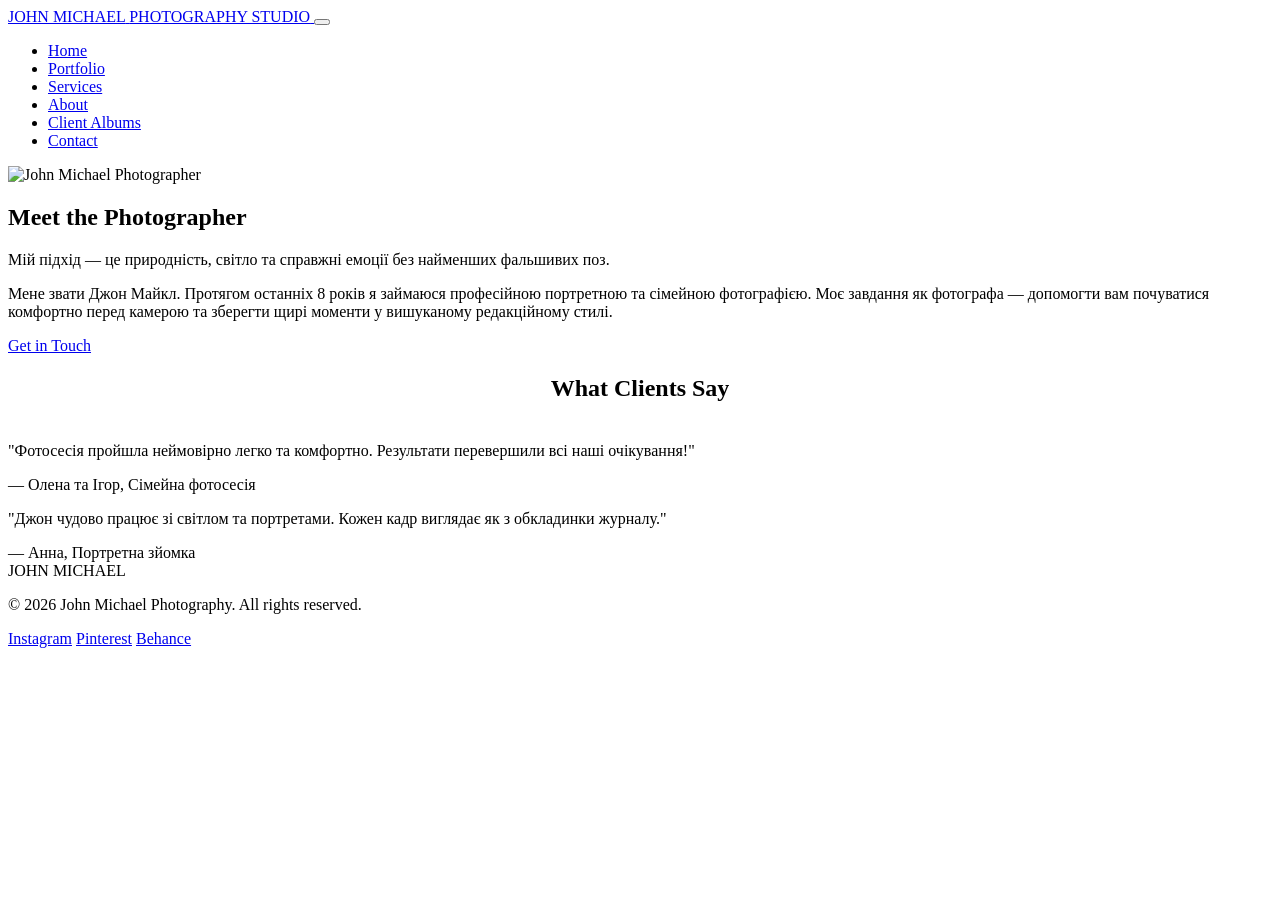
==== about.html @ 7369bfaa "Initial commit" ====
<!DOCTYPE html>
<html lang="uk">
<head>
    <meta charset="UTF-8">
    <meta name="viewport" content="width=device-width, initial-scale=1.0">
    <title>About Me — John Michael Photography</title>
    <!-- Основні стилі -->
    <link rel="stylesheet" href="css/style.css">
    <!-- Шрифти -->
    <link rel="preconnect" href="https://fonts.googleapis.com">
    <link rel="preconnect" href="https://fonts.gstatic.com" crossorigin>
    <link href="https://fonts.googleapis.com/css2?family=Cormorant+Garamond:wght@400;500;600&family=Inter:wght@300;400;500&display=swap" rel="stylesheet">
</head>
<body>

    <!-- Шапка сайту -->
    <header class="header">
        <div class="container header__container">
            <a href="index.html" class="logo">
                <span class="logo__name">JOHN MICHAEL</span>
                <span class="logo__sub">PHOTOGRAPHY STUDIO</span>
            </a>
            
            <button class="burger-btn" aria-label="Відкрити меню">
                <span></span>
                <span></span>
                <span></span>
            </button>

            <nav class="nav">
                <ul class="nav__list">
                    <li><a href="index.html" class="nav__link">Home</a></li>
                    <li><a href="portfolio.html" class="nav__link">Portfolio</a></li>
                    <li><a href="services.html" class="nav__link">Services</a></li>
                    <li><a href="about.html" class="nav__link active">About</a></li>
                    <li><a href="albums.html" class="nav__link">Client Albums</a></li>
                    <li><a href="contact.html" class="nav__link">Contact</a></li>
                </ul>
            </nav>
        </div>
    </header>

    <main class="about-page">
        <div class="container">
            <section class="about-hero">
                <div class="about-hero__img-wrapper">
                    <img src="https://images.unsplash.com/photo-1507003211169-0a1dd7228f2d?auto=format&fit=crop&w=800&q=80" alt="John Michael Photographer" class="about-hero__img">
                </div>
                <div class="about-hero__text">
                    <h1 class="page-title">Meet the Photographer</h1>
                    <p class="about-hero__lead">Мій підхід — це природність, світло та справжні емоції без найменших фальшивих поз.</p>
                    <p>Мене звати Джон Майкл. Протягом останніх 8 років я займаюся професійною портретною та сімейною фотографією. Моє завдання як фотографа — допомогти вам почуватися комфортно перед камерою та зберегти щирі моменти у вишуканому редакційному стилі.</p>
                    <a href="contact.html" class="btn btn--primary" style="margin-top: 20px;">Get in Touch</a>
                </div>
            </section>

            <!-- Відгуки клієнтів -->
            <section class="testimonials">
                <h2 class="section-title" style="text-align: center; margin-bottom: 40px;">What Clients Say</h2>
                <div class="testimonials__grid">
                    <div class="testimonial-card">
                        <p class="testimonial-card__text">"Фотосесія пройшла неймовірно легко та комфортно. Результати перевершили всі наші очікування!"</p>
                        <span class="testimonial-card__author">— Олена та Ігор, Сімейна фотосесія</span>
                    </div>
                    <div class="testimonial-card">
                        <p class="testimonial-card__text">"Джон чудово працює зі світлом та портретами. Кожен кадр виглядає як з обкладинки журналу."</p>
                        <span class="testimonial-card__author">— Анна, Портретна зйомка</span>
                    </div>
                </div>
            </section>
        </div>
    </main>

    <!-- Футер -->
    <footer class="footer">
        <div class="container footer__container">
            <div class="footer__brand">
                <span class="logo__name">JOHN MICHAEL</span>
                <p>© 2026 John Michael Photography. All rights reserved.</p>
            </div>
            <div class="footer__socials">
                <a href="#" target="_blank" rel="noopener">Instagram</a>
                <a href="#" target="_blank" rel="noopener">Pinterest</a>
                <a href="#" target="_blank" rel="noopener">Behance</a>
            </div>
        </div>
    </footer>

    <!-- Скрипти -->
    <script src="js/main.js"></script>
</body>
</html>
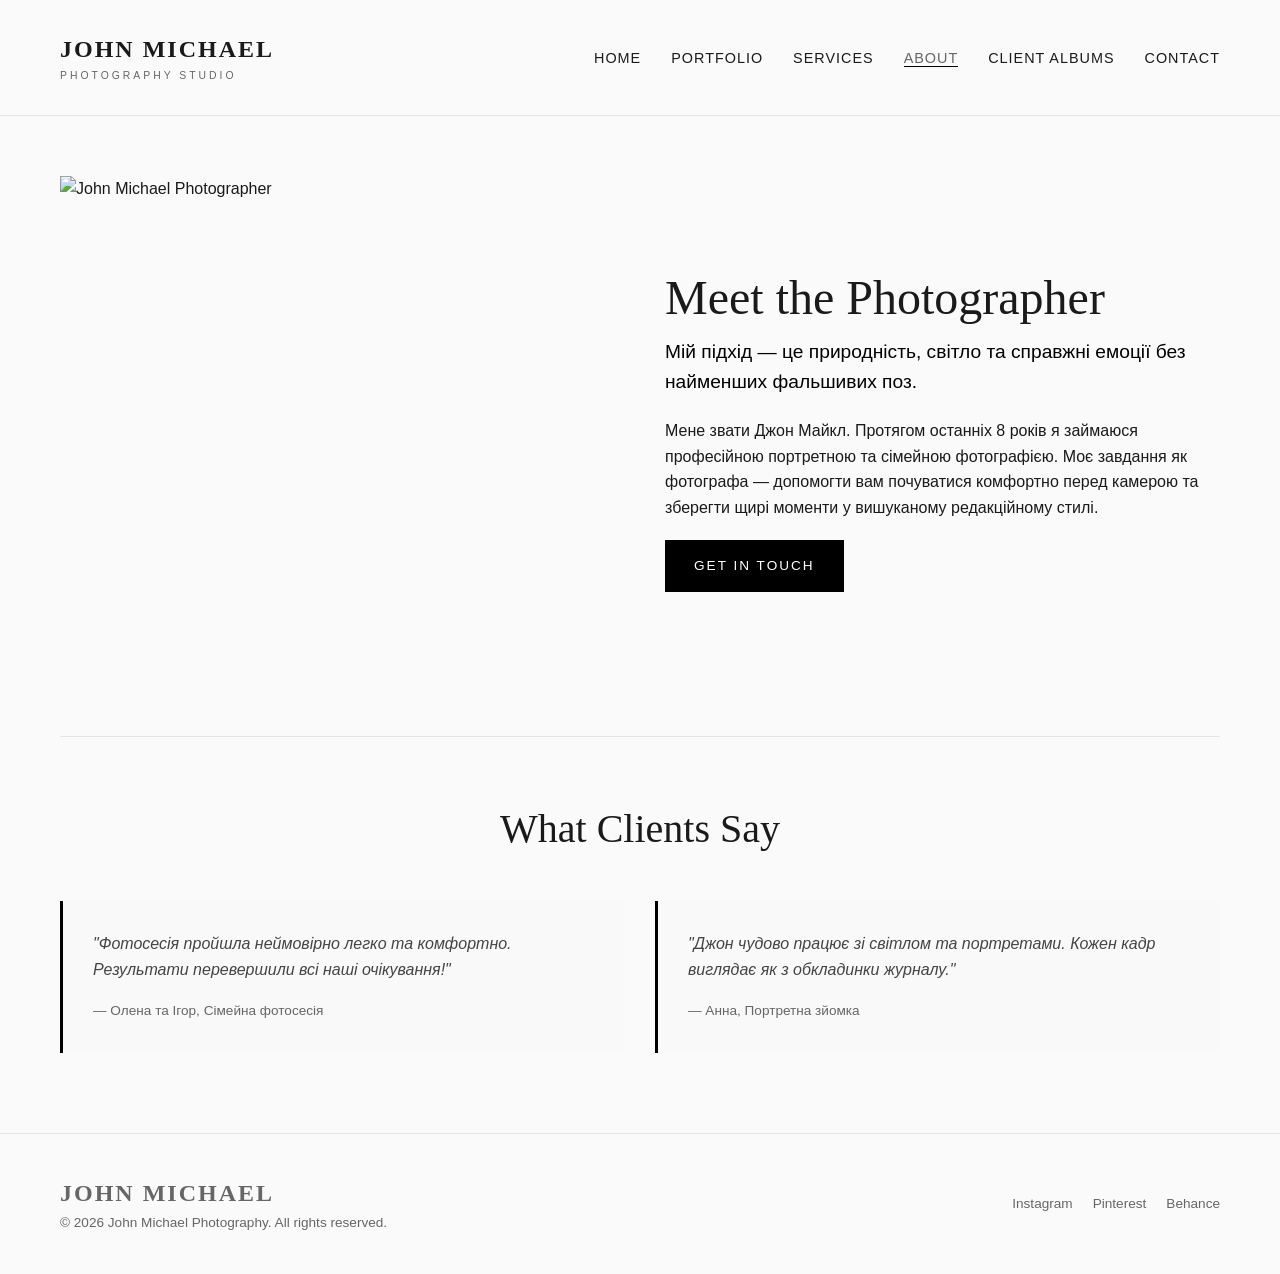
==== commit 629375d4: "Оновив стили" ====
--- a/about.html
+++ b/about.html
@@ -5,7 +5,7 @@
     <meta name="viewport" content="width=device-width, initial-scale=1.0">
     <title>About Me — John Michael Photography</title>
     <!-- Основні стилі -->
-    <link rel="stylesheet" href="css/style.css">
+    <link rel="stylesheet" href="./CSS/style.css">
     <!-- Шрифти -->
     <link rel="preconnect" href="https://fonts.googleapis.com">
     <link rel="preconnect" href="https://fonts.gstatic.com" crossorigin>
--- a/CSS/style.css
+++ b/CSS/style.css
@@ -0,0 +1,753 @@
+/* --- Скидання стилів та базові змінні --- */
+:root {
+    --bg-color: #FAFAFA;
+    --text-color: #1A1A1A;
+    --text-muted: #666666;
+    --accent-color: #000000;
+    --border-color: #E5E5E5;
+    --font-heading: 'Cormorant Garamond', serif;
+    --font-body: 'Inter', sans-serif;
+    --transition: all 0.3s ease;
+}
+
+* {
+    box-sizing: border-box;
+    margin: 0;
+    padding: 0;
+}
+
+body {
+    background-color: var(--bg-color);
+    color: var(--text-color);
+    font-family: var(--font-body);
+    line-height: 1.6;
+    font-weight: 400;
+}
+
+img {
+    max-width: 100%;
+    height: auto;
+    display: block;
+}
+
+a {
+    color: inherit;
+    text-decoration: none;
+}
+
+ul {
+    list-style: none;
+}
+
+.container {
+    max-width: 1200px;
+    margin: 0 auto;
+    padding: 0 20px;
+}
+
+/* --- Навігація / Header --- */
+.header {
+    padding: 30px 0;
+    border-bottom: 1px solid var(--border-color);
+    position: sticky;
+    top: 0;
+    background-color: rgba(250, 250, 250, 0.95);
+    backdrop-filter: blur(5px);
+    z-index: 100;
+}
+
+.header__container {
+    display: flex;
+    justify-content: space-between;
+    align-items: center;
+}
+
+.logo {
+    display: flex;
+    flex-direction: column;
+}
+
+.logo__name {
+    font-family: var(--font-heading);
+    font-size: 1.5rem;
+    letter-spacing: 2px;
+    font-weight: 600;
+}
+
+.logo__sub {
+    font-size: 0.65rem;
+    letter-spacing: 3px;
+    color: var(--text-muted);
+}
+
+.nav__list {
+    display: flex;
+    gap: 30px;
+}
+
+.nav__link {
+    font-size: 0.9rem;
+    text-transform: uppercase;
+    letter-spacing: 1px;
+    transition: var(--transition);
+}
+
+.nav__link:hover, .nav__link.active {
+    color: var(--text-muted);
+    border-bottom: 1px solid var(--accent-color);
+}
+
+.burger-btn {
+    display: none;
+    background: none;
+    border: none;
+    cursor: pointer;
+    flex-direction: column;
+    gap: 5px;
+}
+
+.burger-btn span {
+    width: 25px;
+    height: 2px;
+    background-color: var(--text-color);
+    transition: var(--transition);
+}
+
+/* --- Hero Section --- */
+.hero {
+    padding: 80px 0;
+}
+
+.hero__container {
+    display: grid;
+    grid-template-columns: 1fr 1fr;
+    gap: 50px;
+    align-items: center;
+}
+
+.hero__img {
+    width: 100%;
+    max-height: 600px;
+    object-fit: cover;
+}
+
+.hero__title {
+    font-family: var(--font-heading);
+    font-size: 3.5rem;
+    font-weight: 400;
+    margin-bottom: 10px;
+}
+
+.hero__subtitle {
+    font-size: 1.1rem;
+    color: var(--text-muted);
+    margin-bottom: 20px;
+    letter-spacing: 1px;
+}
+
+.hero__description {
+    margin-bottom: 30px;
+    max-width: 450px;
+    color: #444;
+}
+
+/* --- Кнопки --- */
+.btn {
+    display: inline-block;
+    padding: 14px 28px;
+    font-size: 0.85rem;
+    text-transform: uppercase;
+    letter-spacing: 2px;
+    cursor: pointer;
+    transition: var(--transition);
+    border: 1px solid var(--accent-color);
+}
+
+.btn--primary {
+    background-color: var(--accent-color);
+    color: #FFF;
+}
+
+.btn--primary:hover {
+    background-color: #333;
+}
+
+.btn--outline {
+    background-color: transparent;
+    color: var(--accent-color);
+}
+
+.btn--outline:hover {
+    background-color: var(--accent-color);
+    color: #FFF;
+}
+
+/* --- Featured Works Section --- */
+.featured {
+    padding: 80px 0;
+    border-top: 1px solid var(--border-color);
+}
+
+.section-header {
+    display: flex;
+    justify-content: space-between;
+    align-items: flex-end;
+    margin-bottom: 40px;
+}
+
+.section-title {
+    font-family: var(--font-heading);
+    font-size: 2.5rem;
+    font-weight: 400;
+}
+
+.link-more {
+    font-size: 0.9rem;
+    letter-spacing: 1px;
+    text-transform: uppercase;
+    color: var(--text-muted);
+    transition: var(--transition);
+}
+
+.link-more:hover {
+    color: var(--accent-color);
+}
+
+.featured__grid {
+    display: grid;
+    grid-template-columns: repeat(3, 1fr);
+    gap: 30px;
+}
+
+.featured__item {
+    position: relative;
+    overflow: hidden;
+}
+
+.featured__img {
+    width: 100%;
+    height: 400px;
+    object-fit: cover;
+    transition: var(--transition);
+}
+
+.featured__item:hover .featured__img {
+    transform: scale(1.03);
+}
+
+.featured__caption {
+    margin-top: 15px;
+}
+
+.featured__caption h3 {
+    font-family: var(--font-heading);
+    font-size: 1.5rem;
+    font-weight: 400;
+}
+
+/* --- About Preview Section --- */
+.about-preview {
+    padding: 80px 0;
+    background-color: #F3F3F3;
+    text-align: center;
+}
+
+.about-preview__text {
+    max-width: 600px;
+    margin: 0 auto;
+}
+
+.about-preview__text p {
+    margin: 20px 0 30px 0;
+    color: var(--text-muted);
+}
+
+/* --- Футер --- */
+.footer {
+    padding: 40px 0;
+    border-top: 1px solid var(--border-color);
+    font-size: 0.85rem;
+    color: var(--text-muted);
+}
+
+.footer__container {
+    display: flex;
+    justify-content: space-between;
+    align-items: center;
+}
+
+.footer__socials {
+    display: flex;
+    gap: 20px;
+}
+
+.footer__socials a {
+    transition: var(--transition);
+}
+
+.footer__socials a:hover {
+    color: var(--accent-color);
+}
+
+/* --- Мобільна адаптивність --- */
+@media (max-width: 768px) {
+    .burger-btn {
+        display: flex;
+    }
+
+    .nav {
+        display: none;
+        position: absolute;
+        top: 100%;
+        left: 0;
+        width: 100%;
+        background-color: var(--bg-color);
+        padding: 20px 0;
+        border-bottom: 1px solid var(--border-color);
+    }
+
+    .nav.active {
+        display: block;
+    }
+
+    .nav__list {
+        flex-direction: column;
+        align-items: center;
+        gap: 20px;
+    }
+
+    .hero__container {
+        grid-template-columns: 1fr;
+    }
+
+    .featured__grid {
+        grid-template-columns: 1fr;
+    }
+
+    .footer__container {
+        flex-direction: column;
+        gap: 20px;
+        text-align: center;
+    }
+}
+
+/* --- Заголовки сторінок --- */
+.page-header {
+    text-align: center;
+    padding: 40px 0 20px 0;
+}
+
+.page-title {
+    font-family: var(--font-heading);
+    font-size: 3rem;
+    font-weight: 400;
+}
+
+.page-subtitle {
+    color: var(--text-muted);
+    font-size: 1rem;
+    margin-top: 10px;
+}
+
+/* --- Фільтр категорій --- */
+.filter-bar {
+    display: flex;
+    justify-content: center;
+    gap: 15px;
+    flex-wrap: wrap;
+    margin: 30px 0 40px 0;
+}
+
+.filter-btn {
+    background: none;
+    border: none;
+    font-family: var(--font-body);
+    font-size: 0.85rem;
+    text-transform: uppercase;
+    letter-spacing: 1.5px;
+    color: var(--text-muted);
+    padding: 8px 16px;
+    cursor: pointer;
+    transition: var(--transition);
+}
+
+.filter-btn:hover, .filter-btn.active {
+    color: var(--accent-color);
+    border-bottom: 2px solid var(--accent-color);
+}
+
+/* --- Сітка галереї --- */
+.gallery-grid {
+    display: grid;
+    grid-template-columns: repeat(auto-fill, minmax(320px, 1fr));
+    gap: 25px;
+    padding-bottom: 80px;
+}
+
+.gallery-item {
+    position: relative;
+    cursor: pointer;
+    overflow: hidden;
+    background-color: #E0E0E0;
+    aspect-ratio: 4 / 5;
+    transition: opacity 0.4s ease, transform 0.4s ease;
+}
+
+.gallery-item.hidden {
+    display: none;
+}
+
+.gallery-img {
+    width: 100%;
+    height: 100%;
+    object-fit: cover;
+    transition: transform 0.5s ease;
+}
+
+.gallery-overlay {
+    position: absolute;
+    top: 0;
+    left: 0;
+    width: 100%;
+    height: 100%;
+    background-color: rgba(0, 0, 0, 0.4);
+    display: flex;
+    justify-content: center;
+    align-items: center;
+    opacity: 0;
+    transition: opacity 0.3s ease;
+}
+
+.gallery-overlay span {
+    color: #FFF;
+    font-size: 0.85rem;
+    text-transform: uppercase;
+    letter-spacing: 2px;
+    border: 1px solid #FFF;
+    padding: 10px 20px;
+}
+
+.gallery-item:hover .gallery-overlay {
+    opacity: 1;
+}
+
+.gallery-item:hover .gallery-img {
+    transform: scale(1.05);
+}
+
+/* --- Модальне вікно (Lightbox) --- */
+.lightbox {
+    display: none;
+    position: fixed;
+    top: 0;
+    left: 0;
+    width: 100%;
+    height: 100%;
+    background-color: rgba(0, 0, 0, 0.9);
+    z-index: 1000;
+    justify-content: center;
+    align-items: center;
+    padding: 20px;
+}
+
+.lightbox.active {
+    display: flex;
+}
+
+.lightbox__content {
+    max-width: 90%;
+    max-height: 90vh;
+    object-fit: contain;
+    border: 2px solid #FFF;
+}
+
+.lightbox__close {
+    position: absolute;
+    top: 20px;
+    right: 30px;
+    color: #FFF;
+    font-size: 40px;
+    font-weight: bold;
+    cursor: pointer;
+    transition: var(--transition);
+}
+
+.lightbox__close:hover {
+    color: #CCC;
+}
+
+/* --- Картки Послуг --- */
+.services-grid {
+    display: grid;
+    grid-template-columns: repeat(auto-fit, minmax(300px, 1fr));
+    gap: 30px;
+    padding-bottom: 80px;
+}
+
+.service-card {
+    border: 1px solid var(--border-color);
+    background-color: #FFF;
+    padding: 25px;
+    display: flex;
+    flex-direction: column;
+    justify-content: space-between;
+}
+
+.service-card__img {
+    width: 100%;
+    height: 220px;
+    object-fit: cover;
+    margin-bottom: 20px;
+}
+
+.service-card__title {
+    font-family: var(--font-heading);
+    font-size: 1.8rem;
+    font-weight: 400;
+    margin-bottom: 10px;
+}
+
+.service-card__desc {
+    color: var(--text-muted);
+    font-size: 0.95rem;
+    margin-bottom: 15px;
+}
+
+.service-card__meta {
+    font-size: 0.85rem;
+    color: var(--text-color);
+    margin-bottom: 20px;
+}
+
+.service-card__price {
+    font-weight: 600;
+    font-size: 1.1rem;
+    margin-bottom: 15px;
+}
+
+/* --- Сторінка "Про мене" --- */
+.about-hero {
+    display: grid;
+    grid-template-columns: 1fr 1fr;
+    gap: 50px;
+    align-items: center;
+    padding: 60px 0;
+}
+
+.about-hero__img {
+    width: 100%;
+    height: 500px;
+    object-fit: cover;
+}
+
+.about-hero__lead {
+    font-size: 1.2rem;
+    font-weight: 500;
+    margin-bottom: 20px;
+    color: var(--accent-color);
+}
+
+.testimonials {
+    padding: 60px 0 80px 0;
+    border-top: 1px solid var(--border-color);
+}
+
+.testimonials__grid {
+    display: grid;
+    grid-template-columns: 1fr 1fr;
+    gap: 30px;
+}
+
+.testimonial-card {
+    background-color: #F9F9F9;
+    padding: 30px;
+    border-left: 3px solid var(--accent-color);
+}
+
+.testimonial-card__text {
+    font-style: italic;
+    margin-bottom: 15px;
+    color: #444;
+}
+
+.testimonial-card__author {
+    font-size: 0.85rem;
+    color: var(--text-muted);
+}
+
+/* --- Форма та Контакти --- */
+.contact-grid {
+    display: grid;
+    grid-template-columns: 2fr 1fr;
+    gap: 50px;
+    padding-bottom: 80px;
+}
+
+.contact-form {
+    display: flex;
+    flex-direction: column;
+    gap: 20px;
+}
+
+.form-group {
+    display: flex;
+    flex-direction: column;
+    gap: 8px;
+}
+
+.form-group label {
+    font-size: 0.85rem;
+    text-transform: uppercase;
+    letter-spacing: 1px;
+}
+
+.form-group input,
+.form-group select,
+.form-group textarea {
+    padding: 12px;
+    border: 1px solid var(--border-color);
+    font-family: var(--font-body);
+    font-size: 0.95rem;
+    background-color: #FFF;
+    outline: none;
+    transition: var(--transition);
+}
+
+.form-group input:focus,
+.form-group select:focus,
+.form-group textarea:focus {
+    border-color: var(--accent-color);
+}
+
+.error-message {
+    color: #D9534F;
+    font-size: 0.8rem;
+    display: none;
+}
+
+.form-group.error .error-message {
+    display: block;
+}
+
+.form-group.error input,
+.form-group.error select {
+    border-color: #D9534F;
+}
+
+.form-status {
+    margin-top: 15px;
+    padding: 12px;
+    display: none;
+    font-size: 0.9rem;
+}
+
+.form-status.success {
+    display: block;
+    background-color: #E8F5E9;
+    color: #2E7D32;
+    border: 1px solid #A5D6A7;
+}
+
+.contact-info {
+    display: flex;
+    flex-direction: column;
+    gap: 15px;
+}
+
+.contact-info h3 {
+    font-family: var(--font-heading);
+    font-size: 1.8rem;
+    margin-bottom: 10px;
+}
+
+@media (max-width: 768px) {
+    .about-hero, .testimonials__grid, .contact-grid {
+        grid-template-columns: 1fr;
+    }
+}
+
+/* --- Клієнтські альбоми --- */
+.albums-grid {
+    display: grid;
+    grid-template-columns: repeat(auto-fit, minmax(320px, 1fr));
+    gap: 30px;
+    padding-bottom: 80px;
+}
+
+.album-card {
+    border: 1px solid var(--border-color);
+    background-color: #FFF;
+    overflow: hidden;
+}
+
+.album-card__cover {
+    position: relative;
+    height: 240px;
+}
+
+.album-card__cover img {
+    width: 100%;
+    height: 100%;
+    object-fit: cover;
+}
+
+.album-card__badge {
+    position: absolute;
+    top: 15px;
+    right: 15px;
+    background-color: rgba(0, 0, 0, 0.7);
+    color: #FFF;
+    font-size: 0.75rem;
+    padding: 4px 10px;
+    letter-spacing: 1px;
+    text-transform: uppercase;
+}
+
+.album-card__body {
+    padding: 20px;
+}
+
+.album-card__title {
+    font-family: var(--font-heading);
+    font-size: 1.5rem;
+    font-weight: 400;
+    margin-bottom: 5px;
+}
+
+.album-card__date {
+    font-size: 0.85rem;
+    color: var(--text-muted);
+    margin-bottom: 15px;
+}
+
+.album-card__access-form {
+    display: flex;
+    gap: 10px;
+    margin-top: 15px;
+}
+
+.album-card__input {
+    flex: 1;
+    padding: 8px 12px;
+    border: 1px solid var(--border-color);
+    font-size: 0.85rem;
+    outline: none;
+}
+
+.btn--sm {
+    padding: 8px 16px;
+    font-size: 0.75rem;
+}
+
+.album-card__message {
+    margin-top: 10px;
+    font-size: 0.8rem;
+}
+
+.album-card__message.success {
+    color: #2E7D32;
+}
+
+.album-card__message.error {
+    color: #D9534F;
+}
